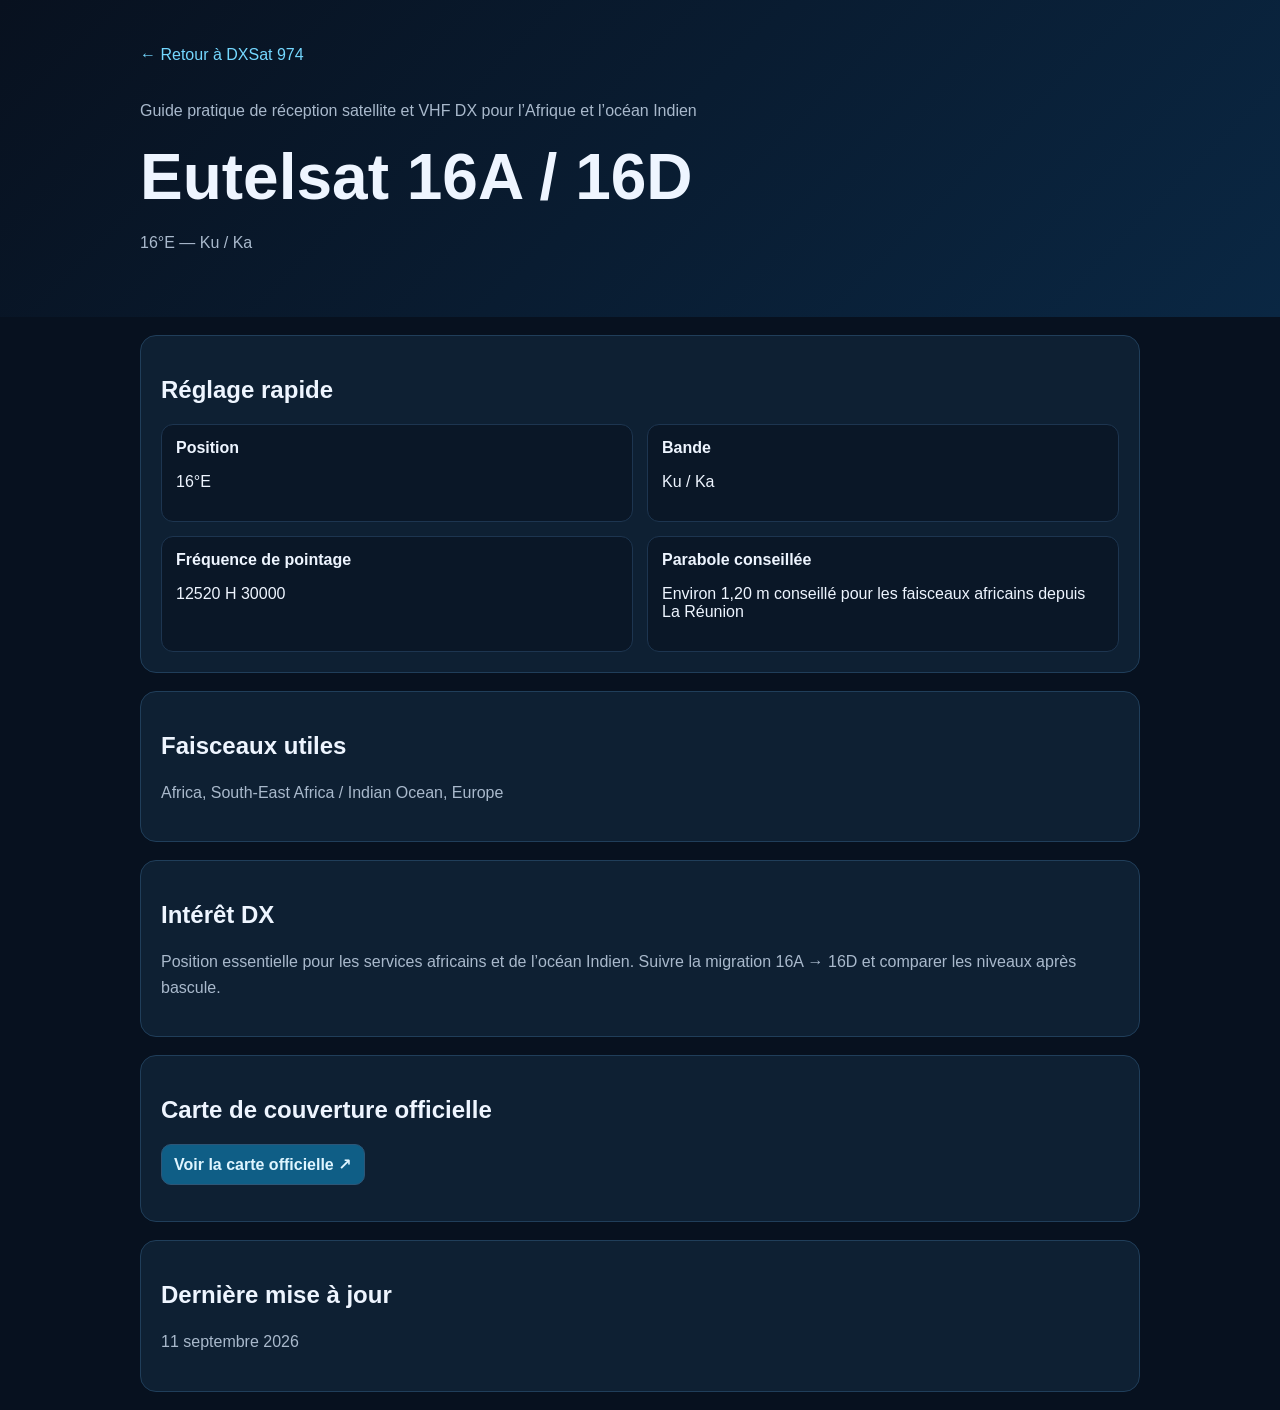
==== eutelsat-16a-16d.html @ 1c59b5c7 "Add files via upload" ====
<!doctype html>
<html lang="fr">
<head>
<meta charset="utf-8">
<meta name="viewport" content="width=device-width,initial-scale=1">
<title>Eutelsat 16A / 16D à 16°E — Réception Afrique &amp; Océan Indien</title>
<meta name="description" content="Guide pratique de réception d’Eutelsat 16A / 16D à 16°E pour l’Afrique et l’océan Indien : faisceaux, fréquences, essais DX, cartes officielles et réglage rapide.">
<link rel="canonical" href="https://fr1deltaindia.github.io/DXSat974/eutelsat-16a-16d.html">

<style>
body{margin:0;background:#07111f;color:#eef5ff;font-family:Arial,system-ui,sans-serif}
.wrap{width:min(1000px,92%);margin:auto}.hero{padding:46px 0;background:linear-gradient(135deg,#08111f,#0a2743)}
a{color:#74d8ff}.back{display:inline-block;margin-bottom:18px;text-decoration:none}.card{background:#0e2033;border:1px solid #203e5a;border-radius:16px;padding:20px;margin:18px 0}
h1{font-size:clamp(2.2rem,6vw,4rem);margin:.15em 0}.muted{color:#a9b9cc;line-height:1.6}.grid{display:grid;grid-template-columns:1fr 1fr;gap:14px}.item{background:#0a1727;border:1px solid #1d3550;border-radius:12px;padding:14px}
.btn{display:inline-block;text-decoration:none;border:1px solid #2d5677;color:#dff5ff;background:#0b1d2f;border-radius:10px;padding:10px 12px;font-weight:700}.btn.primary{background:#0f5e86}
@media(max-width:700px){.grid{grid-template-columns:1fr}}
</style>

</head>
<body>
<header class="hero"><div class="wrap">
<a class="back" href="index.html">← Retour à DXSat 974</a>
<p class="muted">Guide pratique de réception satellite et VHF DX pour l’Afrique et l’océan Indien</p>
<h1>Eutelsat 16A / 16D</h1>
<p class="muted">16°E — Ku / Ka</p>
</div></header>
<main class="wrap">
<div class="card">
<h2>Réglage rapide</h2>
<div class="grid">
<div class="item"><strong>Position</strong><p>16°E</p></div>
<div class="item"><strong>Bande</strong><p>Ku / Ka</p></div>
<div class="item"><strong>Fréquence de pointage</strong><p>12520 H 30000</p></div>
<div class="item"><strong>Parabole conseillée</strong><p>Environ 1,20 m conseillé pour les faisceaux africains depuis La Réunion</p></div>
</div>
</div>
<div class="card">
<h2>Faisceaux utiles</h2>
<p class="muted">Africa, South-East Africa / Indian Ocean, Europe</p>
</div>
<div class="card">
<h2>Intérêt DX</h2>
<p class="muted">Position essentielle pour les services africains et de l’océan Indien. Suivre la migration 16A → 16D et comparer les niveaux après bascule.</p>
</div>
<div class="card">
<h2>Carte de couverture officielle</h2>
<p><a class="btn primary" href="https://www.eutelsat.com/satellite-network/GEO-fleet/eutelsat-16-east" target="_blank" rel="noopener">Voir la carte officielle ↗</a></p>
</div>
<div class="card">
<h2>Dernière mise à jour</h2>
<p class="muted">11 septembre 2026</p>
</div>
</main>
</body>
</html>
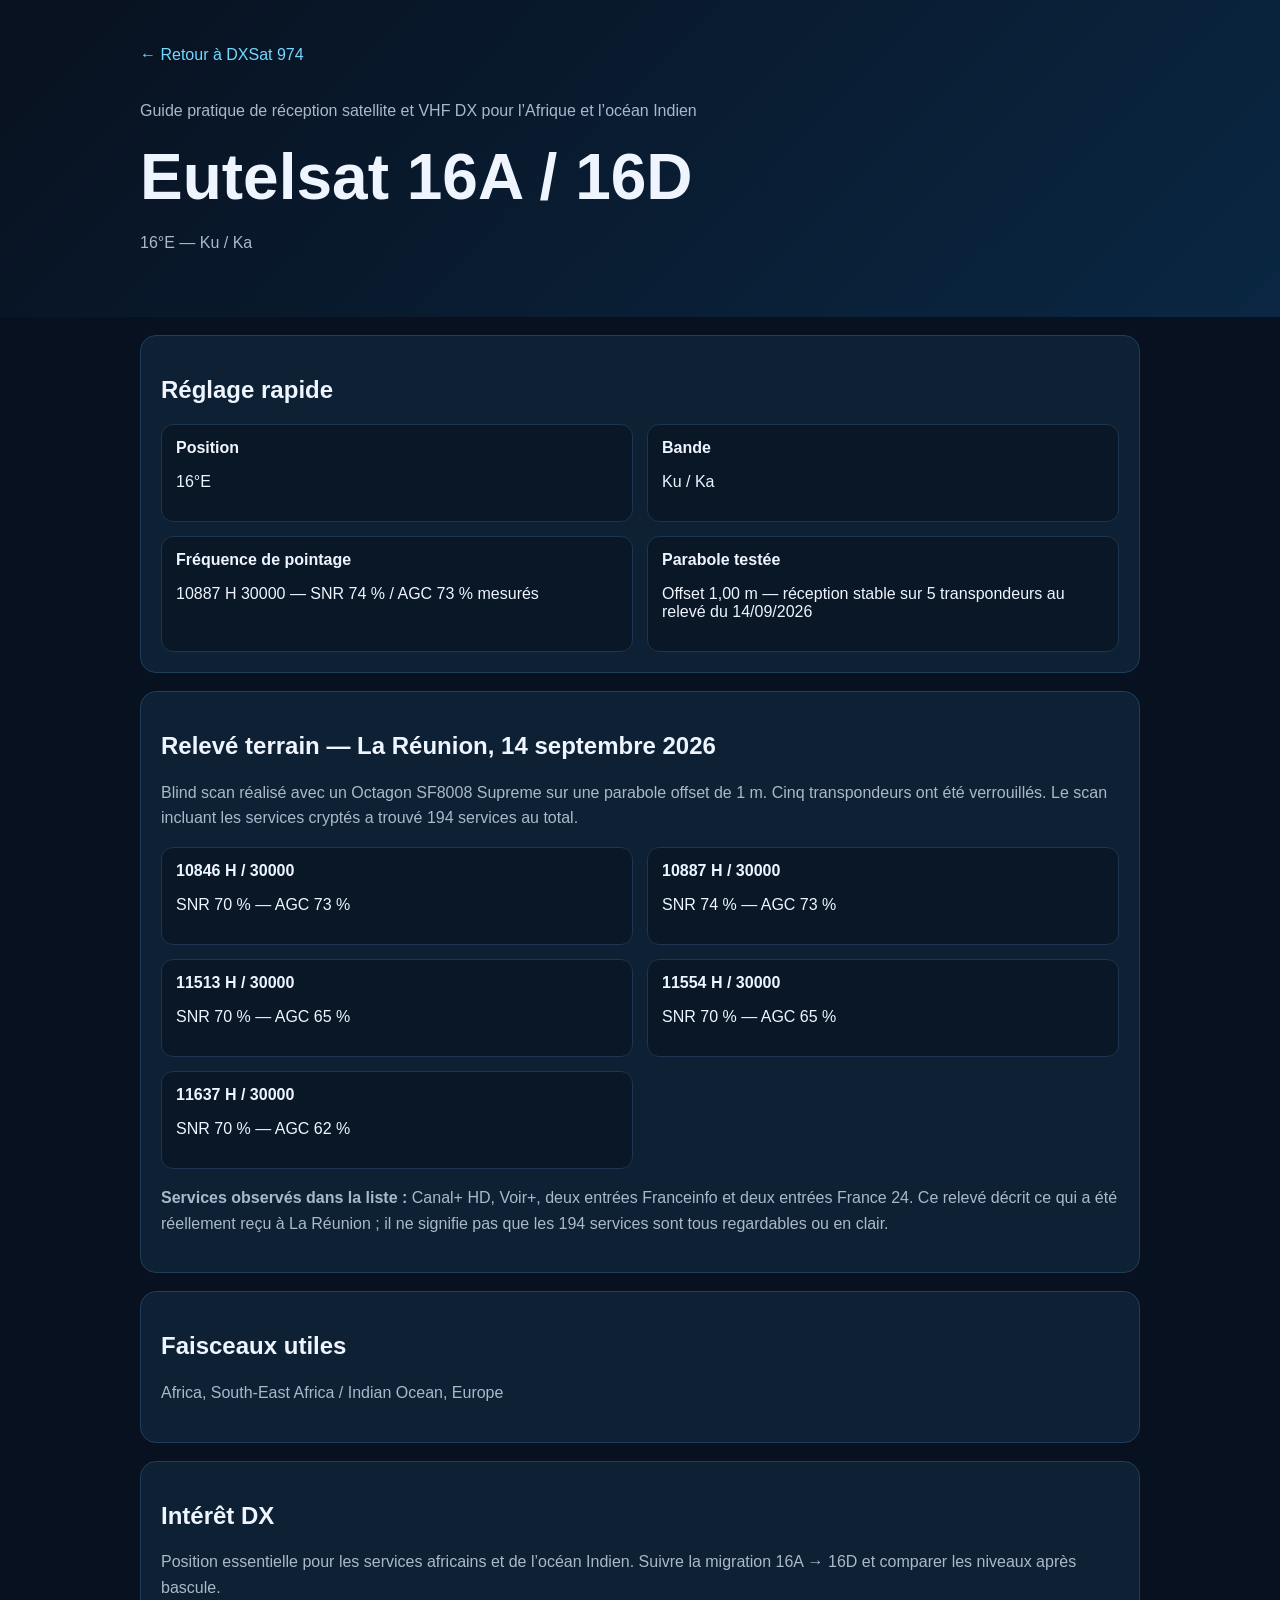
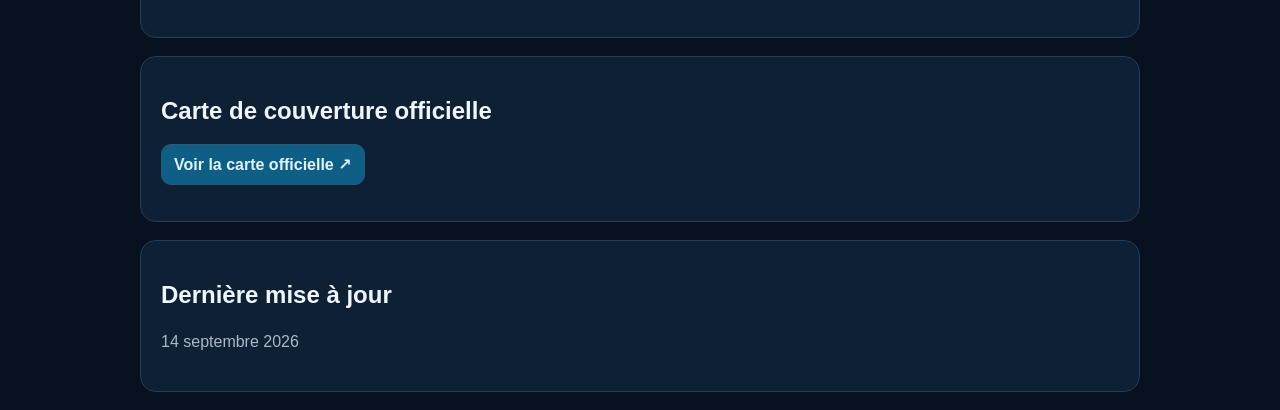
==== commit b1b85ff5: "Add files via upload" ====
--- a/eutelsat-16a-16d.html
+++ b/eutelsat-16a-16d.html
@@ -30,9 +30,21 @@
 <div class="grid">
 <div class="item"><strong>Position</strong><p>16°E</p></div>
 <div class="item"><strong>Bande</strong><p>Ku / Ka</p></div>
-<div class="item"><strong>Fréquence de pointage</strong><p>12520 H 30000</p></div>
-<div class="item"><strong>Parabole conseillée</strong><p>Environ 1,20 m conseillé pour les faisceaux africains depuis La Réunion</p></div>
+<div class="item"><strong>Fréquence de pointage</strong><p>10887 H 30000 — SNR 74 % / AGC 73 % mesurés</p></div>
+<div class="item"><strong>Parabole testée</strong><p>Offset 1,00 m — réception stable sur 5 transpondeurs au relevé du 14/09/2026</p></div>
 </div>
+</div>
+<div class="card">
+<h2>Relevé terrain — La Réunion, 14 septembre 2026</h2>
+<p class="muted">Blind scan réalisé avec un Octagon SF8008 Supreme sur une parabole offset de 1 m. Cinq transpondeurs ont été verrouillés. Le scan incluant les services cryptés a trouvé 194 services au total.</p>
+<div class="grid">
+<div class="item"><strong>10846 H / 30000</strong><p>SNR 70 % — AGC 73 %</p></div>
+<div class="item"><strong>10887 H / 30000</strong><p>SNR 74 % — AGC 73 %</p></div>
+<div class="item"><strong>11513 H / 30000</strong><p>SNR 70 % — AGC 65 %</p></div>
+<div class="item"><strong>11554 H / 30000</strong><p>SNR 70 % — AGC 65 %</p></div>
+<div class="item"><strong>11637 H / 30000</strong><p>SNR 70 % — AGC 62 %</p></div>
+</div>
+<p class="muted"><strong>Services observés dans la liste :</strong> Canal+ HD, Voir+, deux entrées Franceinfo et deux entrées France 24. Ce relevé décrit ce qui a été réellement reçu à La Réunion ; il ne signifie pas que les 194 services sont tous regardables ou en clair.</p>
 </div>
 <div class="card">
 <h2>Faisceaux utiles</h2>
@@ -48,7 +60,7 @@
 </div>
 <div class="card">
 <h2>Dernière mise à jour</h2>
-<p class="muted">11 septembre 2026</p>
+<p class="muted">14 septembre 2026</p>
 </div>
 </main>
 </body>
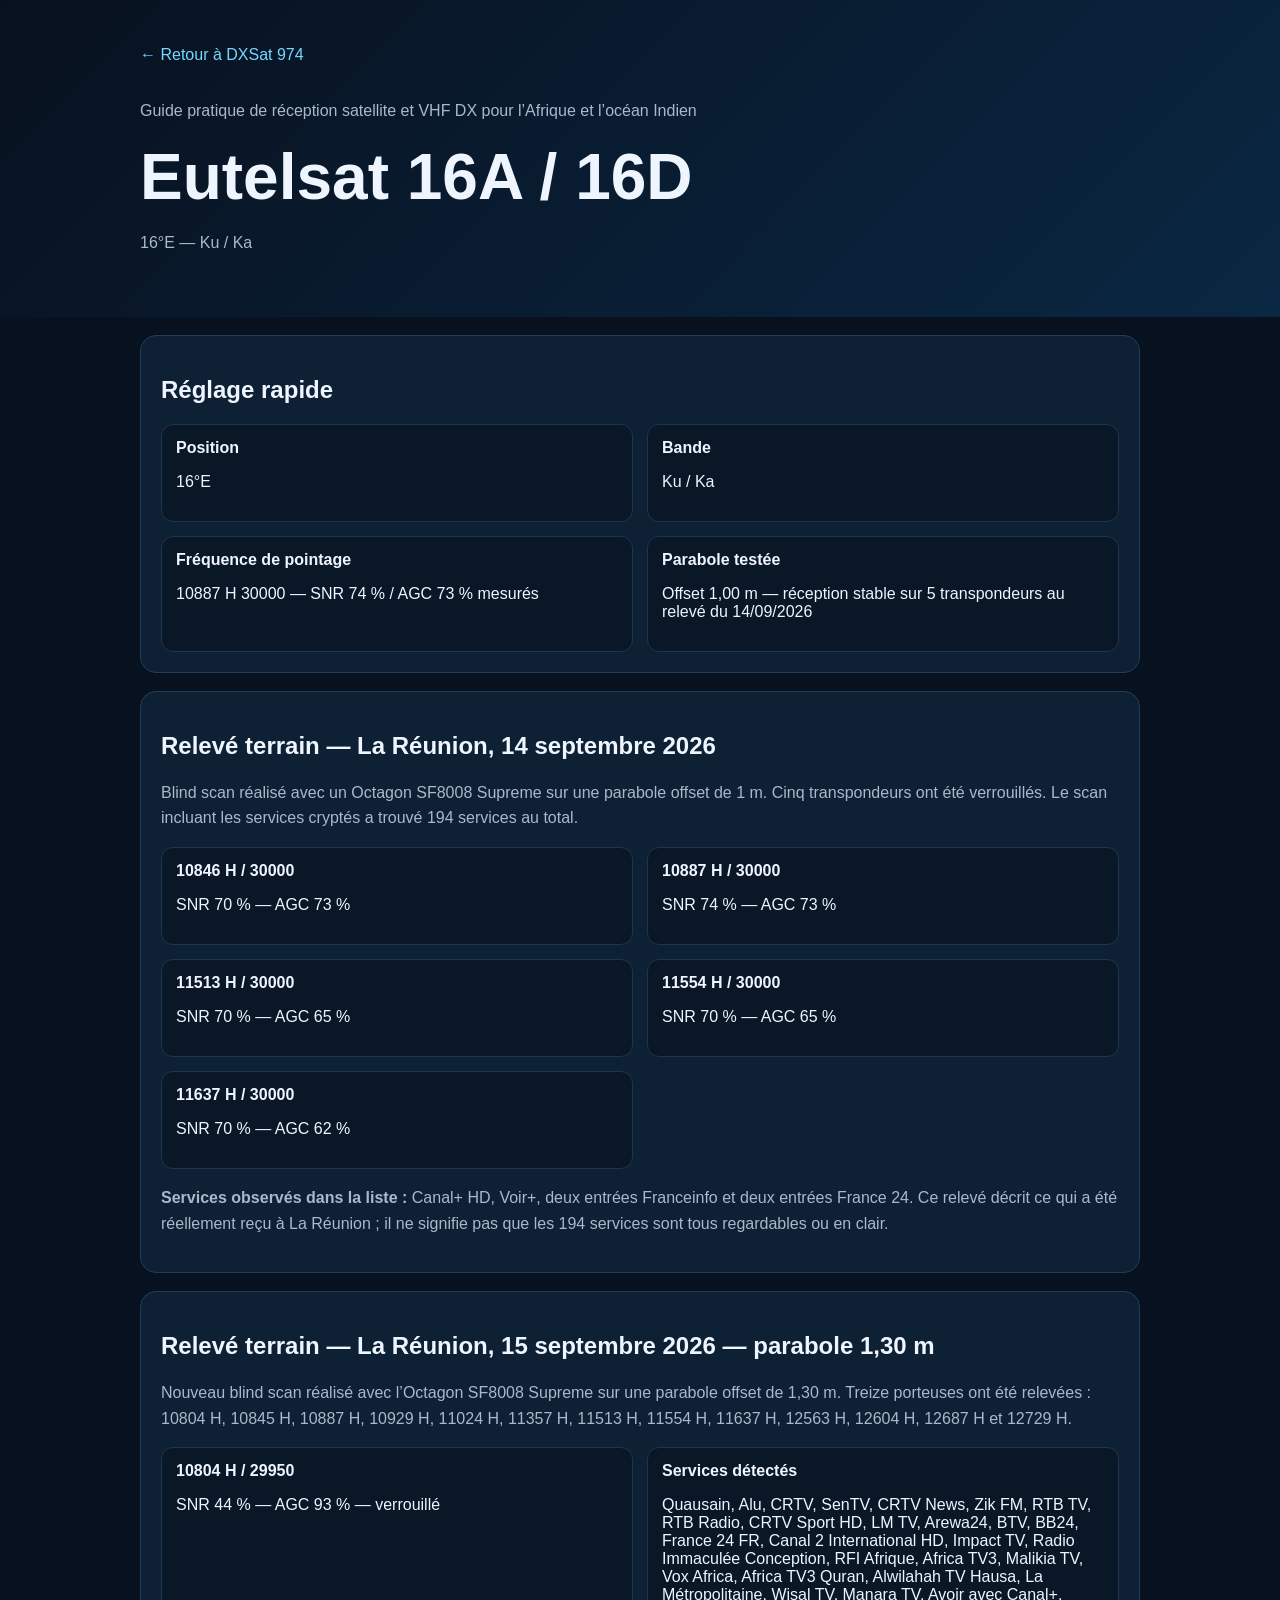
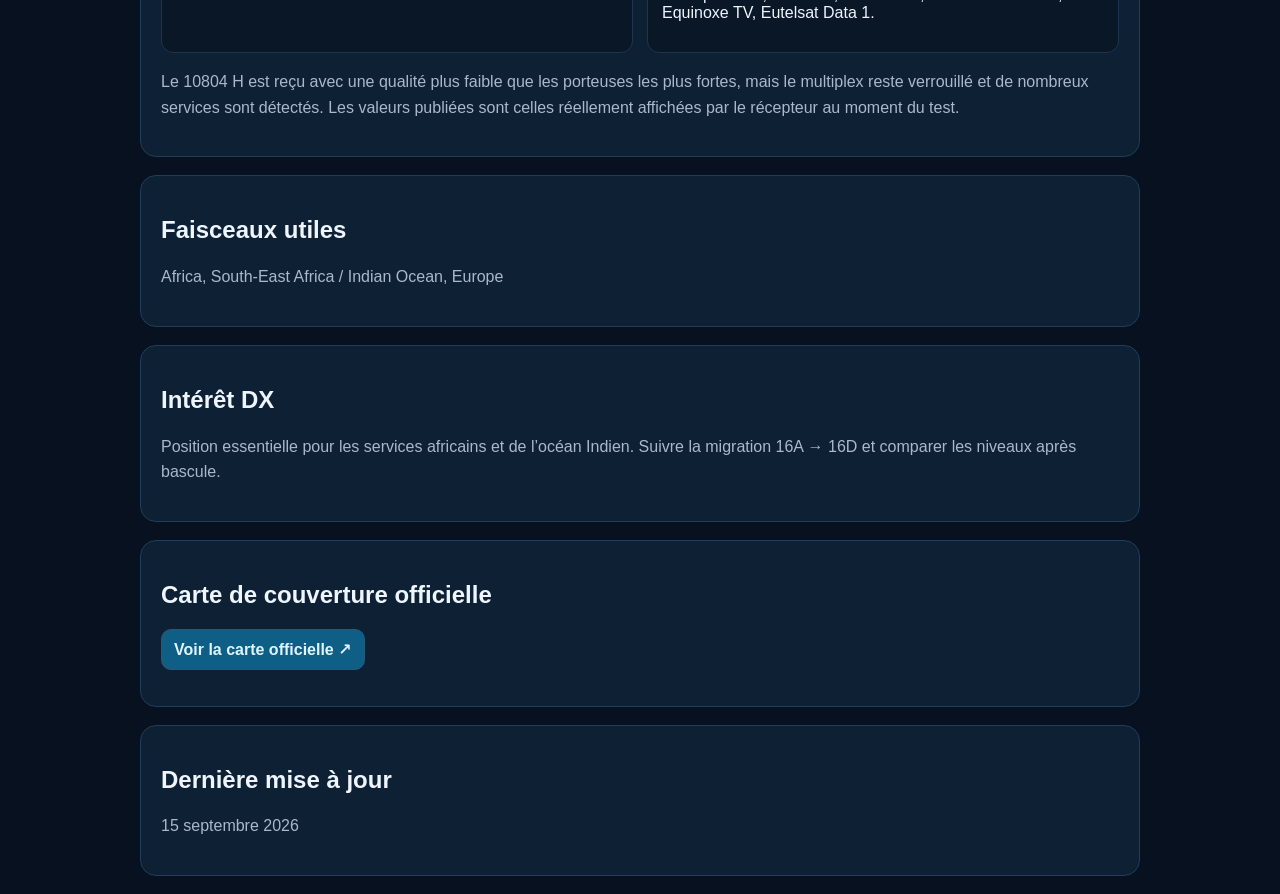
==== commit e38ee696: "Add files via upload" ====
--- a/eutelsat-16a-16d.html
+++ b/eutelsat-16a-16d.html
@@ -47,6 +47,15 @@
 <p class="muted"><strong>Services observés dans la liste :</strong> Canal+ HD, Voir+, deux entrées Franceinfo et deux entrées France 24. Ce relevé décrit ce qui a été réellement reçu à La Réunion ; il ne signifie pas que les 194 services sont tous regardables ou en clair.</p>
 </div>
 <div class="card">
+<h2>Relevé terrain — La Réunion, 15 septembre 2026 — parabole 1,30 m</h2>
+<p class="muted">Nouveau blind scan réalisé avec l’Octagon SF8008 Supreme sur une parabole offset de 1,30 m. Treize porteuses ont été relevées : 10804 H, 10845 H, 10887 H, 10929 H, 11024 H, 11357 H, 11513 H, 11554 H, 11637 H, 12563 H, 12604 H, 12687 H et 12729 H.</p>
+<div class="grid">
+<div class="item"><strong>10804 H / 29950</strong><p>SNR 44 % — AGC 93 % — verrouillé</p></div>
+<div class="item"><strong>Services détectés</strong><p>Quausain, Alu, CRTV, SenTV, CRTV News, Zik FM, RTB TV, RTB Radio, CRTV Sport HD, LM TV, Arewa24, BTV, BB24, France 24 FR, Canal 2 International HD, Impact TV, Radio Immaculée Conception, RFI Afrique, Africa TV3, Malikia TV, Vox Africa, Africa TV3 Quran, Alwilahah TV Hausa, La Métropolitaine, Wisal TV, Manara TV, Avoir avec Canal+, Equinoxe TV, Eutelsat Data 1.</p></div>
+</div>
+<p class="muted">Le 10804 H est reçu avec une qualité plus faible que les porteuses les plus fortes, mais le multiplex reste verrouillé et de nombreux services sont détectés. Les valeurs publiées sont celles réellement affichées par le récepteur au moment du test.</p>
+</div>
+<div class="card">
 <h2>Faisceaux utiles</h2>
 <p class="muted">Africa, South-East Africa / Indian Ocean, Europe</p>
 </div>
@@ -60,7 +69,7 @@
 </div>
 <div class="card">
 <h2>Dernière mise à jour</h2>
-<p class="muted">14 septembre 2026</p>
+<p class="muted">15 septembre 2026</p>
 </div>
 </main>
 </body>
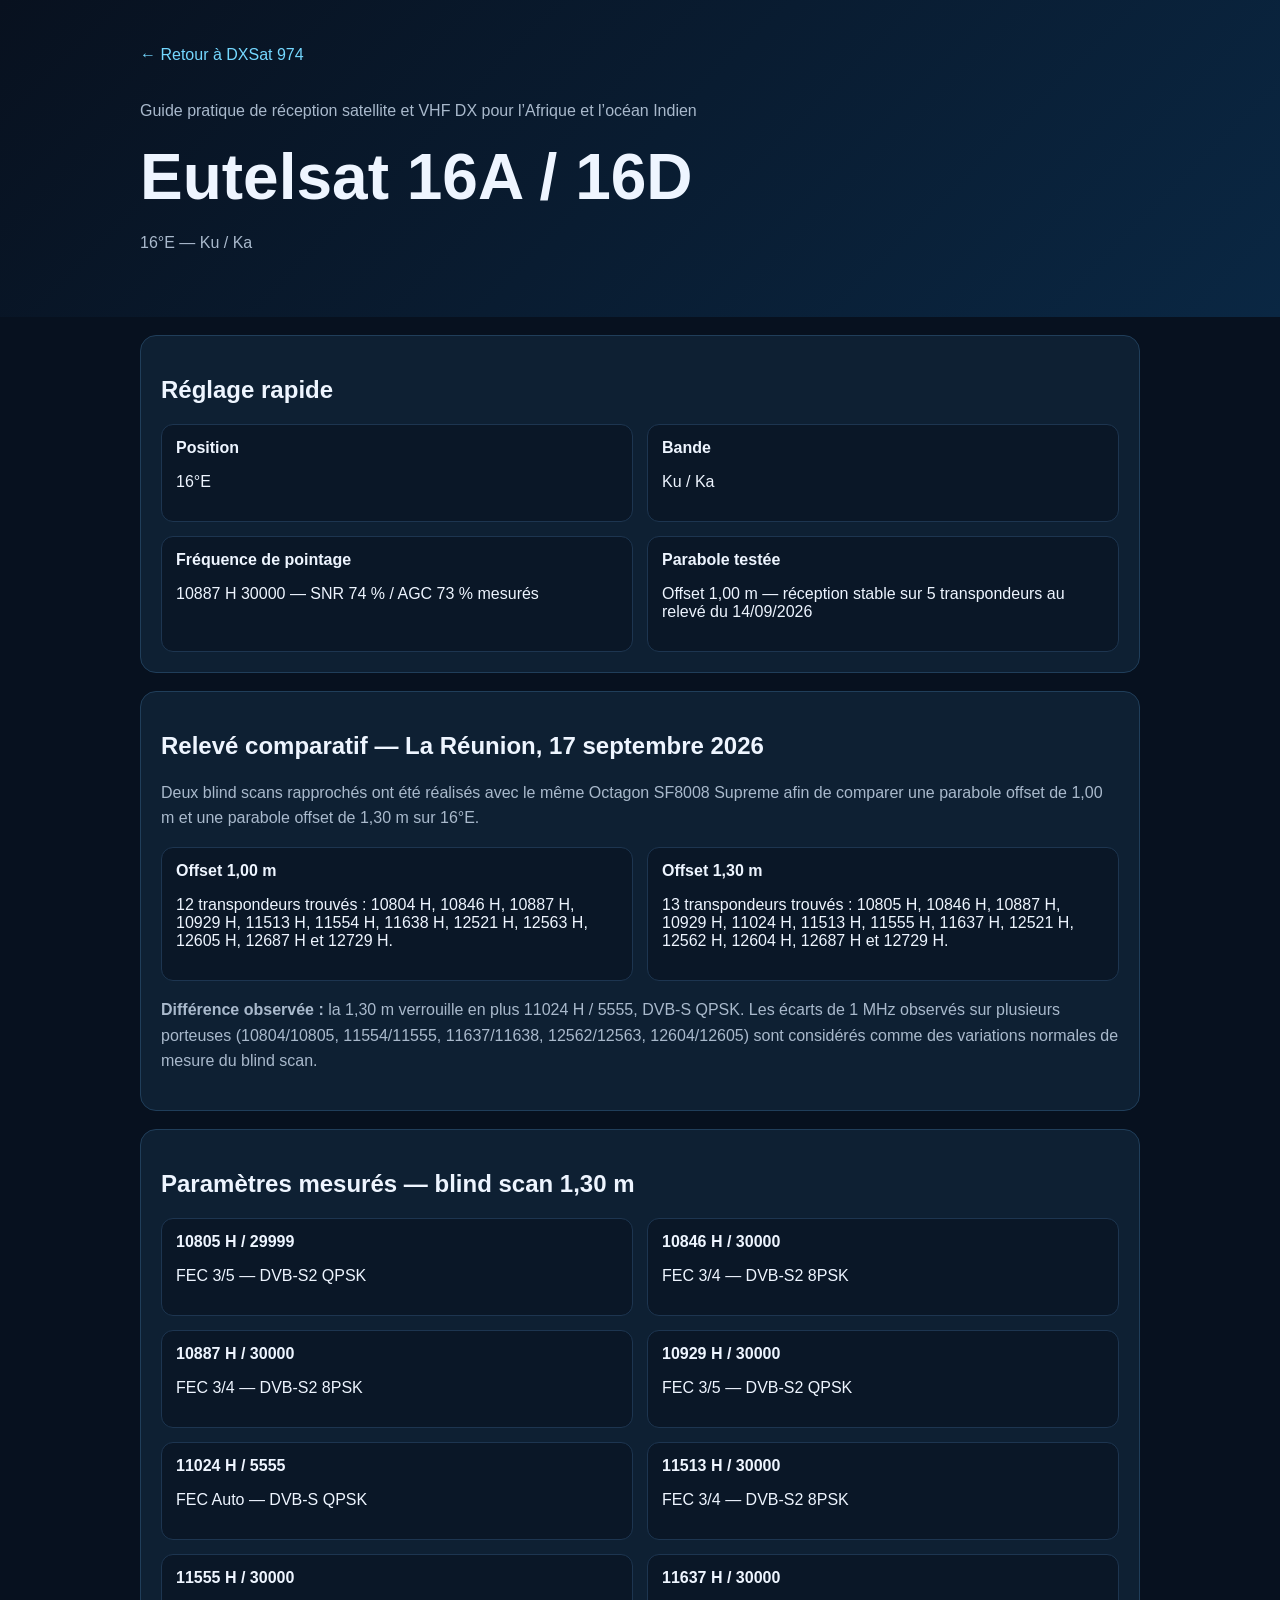
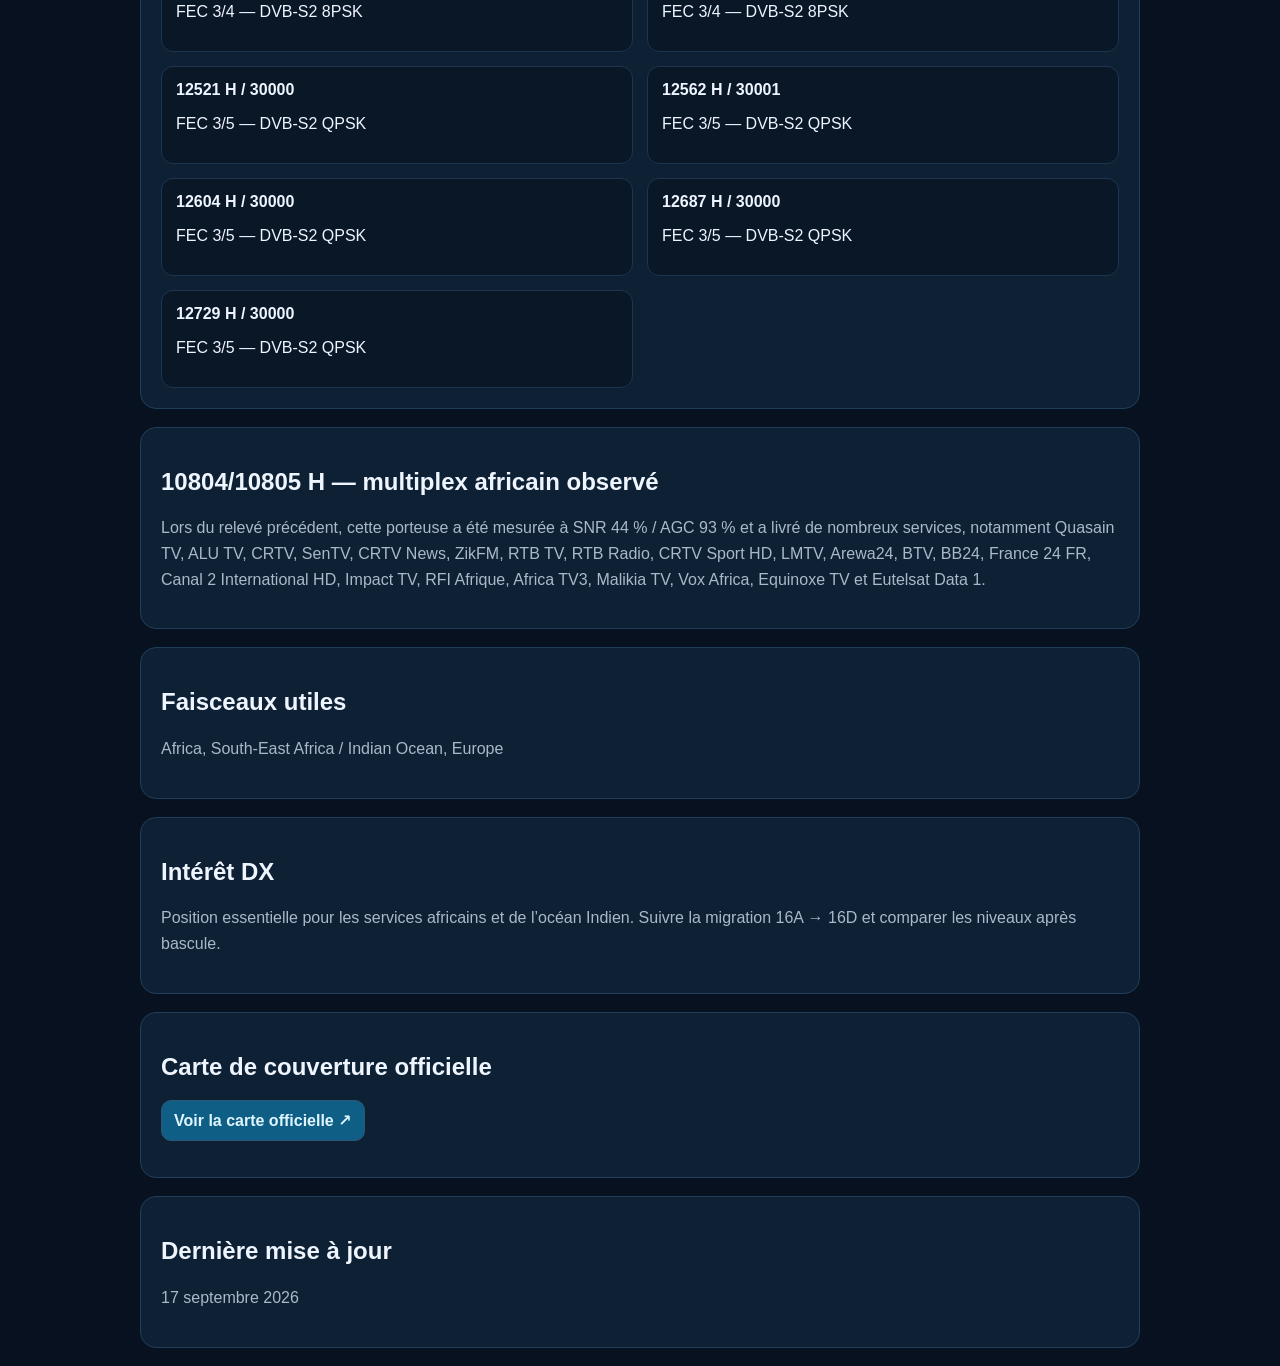
==== commit bd3b3d0e: "Add files via upload" ====
--- a/eutelsat-16a-16d.html
+++ b/eutelsat-16a-16d.html
@@ -35,25 +35,35 @@
 </div>
 </div>
 <div class="card">
-<h2>Relevé terrain — La Réunion, 14 septembre 2026</h2>
-<p class="muted">Blind scan réalisé avec un Octagon SF8008 Supreme sur une parabole offset de 1 m. Cinq transpondeurs ont été verrouillés. Le scan incluant les services cryptés a trouvé 194 services au total.</p>
+<h2>Relevé comparatif — La Réunion, 17 septembre 2026</h2>
+<p class="muted">Deux blind scans rapprochés ont été réalisés avec le même Octagon SF8008 Supreme afin de comparer une parabole offset de 1,00 m et une parabole offset de 1,30 m sur 16°E.</p>
 <div class="grid">
-<div class="item"><strong>10846 H / 30000</strong><p>SNR 70 % — AGC 73 %</p></div>
-<div class="item"><strong>10887 H / 30000</strong><p>SNR 74 % — AGC 73 %</p></div>
-<div class="item"><strong>11513 H / 30000</strong><p>SNR 70 % — AGC 65 %</p></div>
-<div class="item"><strong>11554 H / 30000</strong><p>SNR 70 % — AGC 65 %</p></div>
-<div class="item"><strong>11637 H / 30000</strong><p>SNR 70 % — AGC 62 %</p></div>
+<div class="item"><strong>Offset 1,00 m</strong><p>12 transpondeurs trouvés : 10804 H, 10846 H, 10887 H, 10929 H, 11513 H, 11554 H, 11638 H, 12521 H, 12563 H, 12605 H, 12687 H et 12729 H.</p></div>
+<div class="item"><strong>Offset 1,30 m</strong><p>13 transpondeurs trouvés : 10805 H, 10846 H, 10887 H, 10929 H, 11024 H, 11513 H, 11555 H, 11637 H, 12521 H, 12562 H, 12604 H, 12687 H et 12729 H.</p></div>
 </div>
-<p class="muted"><strong>Services observés dans la liste :</strong> Canal+ HD, Voir+, deux entrées Franceinfo et deux entrées France 24. Ce relevé décrit ce qui a été réellement reçu à La Réunion ; il ne signifie pas que les 194 services sont tous regardables ou en clair.</p>
+<p class="muted"><strong>Différence observée :</strong> la 1,30 m verrouille en plus 11024 H / 5555, DVB-S QPSK. Les écarts de 1 MHz observés sur plusieurs porteuses (10804/10805, 11554/11555, 11637/11638, 12562/12563, 12604/12605) sont considérés comme des variations normales de mesure du blind scan.</p>
 </div>
 <div class="card">
-<h2>Relevé terrain — La Réunion, 15 septembre 2026 — parabole 1,30 m</h2>
-<p class="muted">Nouveau blind scan réalisé avec l’Octagon SF8008 Supreme sur une parabole offset de 1,30 m. Treize porteuses ont été relevées : 10804 H, 10845 H, 10887 H, 10929 H, 11024 H, 11357 H, 11513 H, 11554 H, 11637 H, 12563 H, 12604 H, 12687 H et 12729 H.</p>
+<h2>Paramètres mesurés — blind scan 1,30 m</h2>
 <div class="grid">
-<div class="item"><strong>10804 H / 29950</strong><p>SNR 44 % — AGC 93 % — verrouillé</p></div>
-<div class="item"><strong>Services détectés</strong><p>Quausain, Alu, CRTV, SenTV, CRTV News, Zik FM, RTB TV, RTB Radio, CRTV Sport HD, LM TV, Arewa24, BTV, BB24, France 24 FR, Canal 2 International HD, Impact TV, Radio Immaculée Conception, RFI Afrique, Africa TV3, Malikia TV, Vox Africa, Africa TV3 Quran, Alwilahah TV Hausa, La Métropolitaine, Wisal TV, Manara TV, Avoir avec Canal+, Equinoxe TV, Eutelsat Data 1.</p></div>
+<div class="item"><strong>10805 H / 29999</strong><p>FEC 3/5 — DVB-S2 QPSK</p></div>
+<div class="item"><strong>10846 H / 30000</strong><p>FEC 3/4 — DVB-S2 8PSK</p></div>
+<div class="item"><strong>10887 H / 30000</strong><p>FEC 3/4 — DVB-S2 8PSK</p></div>
+<div class="item"><strong>10929 H / 30000</strong><p>FEC 3/5 — DVB-S2 QPSK</p></div>
+<div class="item"><strong>11024 H / 5555</strong><p>FEC Auto — DVB-S QPSK</p></div>
+<div class="item"><strong>11513 H / 30000</strong><p>FEC 3/4 — DVB-S2 8PSK</p></div>
+<div class="item"><strong>11555 H / 30000</strong><p>FEC 3/4 — DVB-S2 8PSK</p></div>
+<div class="item"><strong>11637 H / 30000</strong><p>FEC 3/4 — DVB-S2 8PSK</p></div>
+<div class="item"><strong>12521 H / 30000</strong><p>FEC 3/5 — DVB-S2 QPSK</p></div>
+<div class="item"><strong>12562 H / 30001</strong><p>FEC 3/5 — DVB-S2 QPSK</p></div>
+<div class="item"><strong>12604 H / 30000</strong><p>FEC 3/5 — DVB-S2 QPSK</p></div>
+<div class="item"><strong>12687 H / 30000</strong><p>FEC 3/5 — DVB-S2 QPSK</p></div>
+<div class="item"><strong>12729 H / 30000</strong><p>FEC 3/5 — DVB-S2 QPSK</p></div>
 </div>
-<p class="muted">Le 10804 H est reçu avec une qualité plus faible que les porteuses les plus fortes, mais le multiplex reste verrouillé et de nombreux services sont détectés. Les valeurs publiées sont celles réellement affichées par le récepteur au moment du test.</p>
+</div>
+<div class="card">
+<h2>10804/10805 H — multiplex africain observé</h2>
+<p class="muted">Lors du relevé précédent, cette porteuse a été mesurée à SNR 44 % / AGC 93 % et a livré de nombreux services, notamment Quasain TV, ALU TV, CRTV, SenTV, CRTV News, ZikFM, RTB TV, RTB Radio, CRTV Sport HD, LMTV, Arewa24, BTV, BB24, France 24 FR, Canal 2 International HD, Impact TV, RFI Afrique, Africa TV3, Malikia TV, Vox Africa, Equinoxe TV et Eutelsat Data 1.</p>
 </div>
 <div class="card">
 <h2>Faisceaux utiles</h2>
@@ -69,7 +79,7 @@
 </div>
 <div class="card">
 <h2>Dernière mise à jour</h2>
-<p class="muted">15 septembre 2026</p>
+<p class="muted">17 septembre 2026</p>
 </div>
 </main>
 </body>
